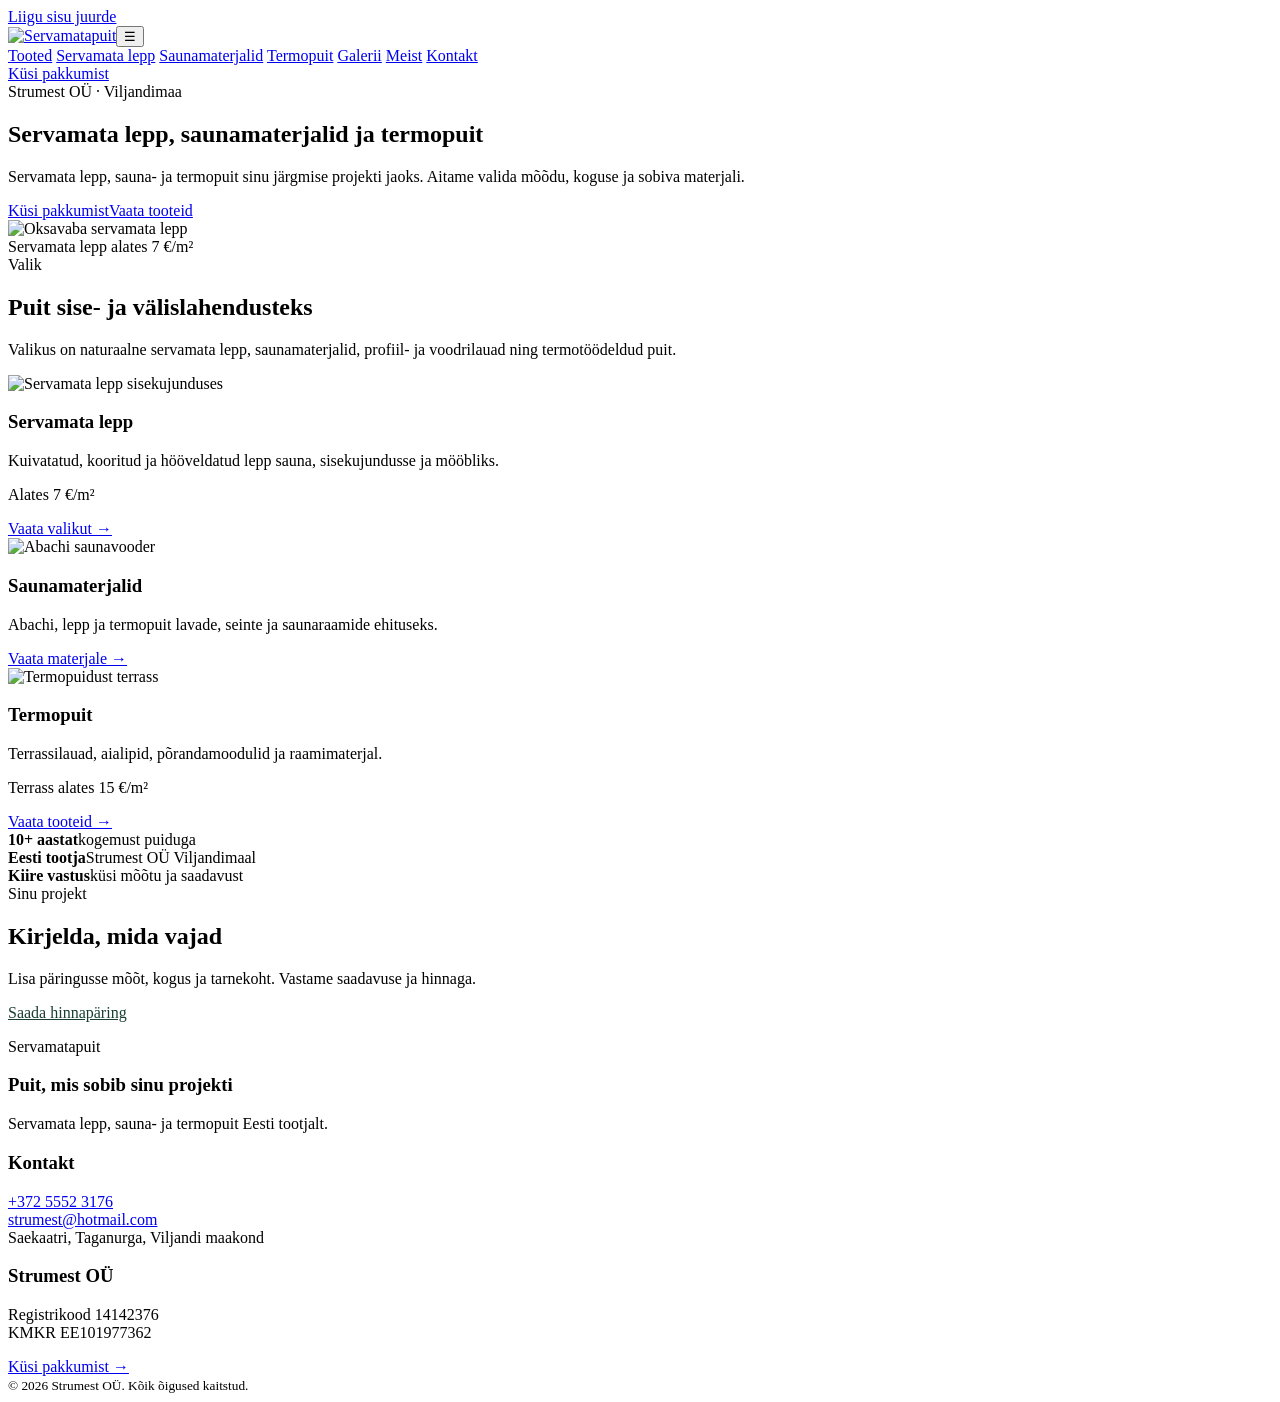
==== index.html @ 2cd168b4 "Add static site root files" ====
<!doctype html><html lang='et'><head><meta charset='utf-8'><meta name='viewport' content='width=device-width,initial-scale=1'><title>Servamata lepp, saunamaterjalid ja termopuit | Servamatapuit</title><meta name='description' content='Servamata lepp, sauna- ja termopuit sinu projektile. Eesti tootja Strumest OÜ Viljandimaal.'><link rel='canonical' href='https://servamatapuit.ee/'><meta property='og:title' content='Servamata lepp, saunamaterjalid ja termopuit | Servamatapuit'><meta property='og:description' content='Servamata lepp, sauna- ja termopuit sinu projektile. Eesti tootja Strumest OÜ Viljandimaal.'><meta property='og:type' content='website'><meta property='og:url' content='https://servamatapuit.ee/'><meta property='og:image' content='https://servamatapuit.ee/assets/oksavaba-servamata-lepp.jpg'><link rel='icon' href='/assets/servamatapuit-logo-tight.png'><link rel='stylesheet' href='/assets/style.css'></head><body><header class='site-header'><a class='skip' href='#sisu'>Liigu sisu juurde</a><div class='wrap nav'><a class='brand' href='/' aria-label='Servamatapuit avaleht'><img src='/assets/servamatapuit-logo-tight.png' alt='Servamatapuit'></a><button class='mobile-toggle' aria-label='Ava menüü' aria-expanded='false'>☰</button><nav class='menu' aria-label='Peamenüü'><a href='/tooted/'>Tooted</a>
<a href='/servamata-lepp/'>Servamata lepp</a>
<a href='/saunamaterjalid/'>Saunamaterjalid</a>
<a href='/termopuit/'>Termopuit</a>
<a href='/galerii/'>Galerii</a>
<a href='/meist/'>Meist</a>
<a href='/kontakt/'>Kontakt</a></nav><a class='nav-cta' href='/hinnaparing/'>Küsi pakkumist</a></div></header><main id='sisu'><section class='hero'><div class='wrap hero-grid'><div><span class='eyebrow'>Strumest OÜ · Viljandimaa</span><h1>Servamata lepp, saunamaterjalid ja termopuit</h1><p class='lead'>Servamata lepp, sauna- ja termopuit sinu järgmise projekti jaoks. Aitame valida mõõdu, koguse ja sobiva materjali.</p><div class='actions'><a class='btn' href='/hinnaparing/'>Küsi pakkumist</a><a class='btn alt' href='/tooted/'>Vaata tooteid</a></div></div><div class='hero-media'><img src='/assets/oksavaba-servamata-lepp.jpg' alt='Oksavaba servamata lepp'><div class='price-tag'>Servamata lepp alates 7 €/m²</div></div></div></section>
<section class='section'><div class='wrap'><div class='section-head'><div><span class='eyebrow'>Valik</span><h2>Puit sise- ja välislahendusteks</h2></div><p>Valikus on naturaalne servamata lepp, saunamaterjalid, profiil- ja voodrilauad ning termotöödeldud puit.</p></div><div class='grid'><article class='card'><img src='/assets/servamata-lepp-sisekujunduses.jpg' alt='Servamata lepp sisekujunduses'><div class='card-body'><h3>Servamata lepp</h3><p>Kuivatatud, kooritud ja hööveldatud lepp sauna, sisekujundusse ja mööbliks.</p><p class='price'>Alates 7 €/m²</p><a class='card-link' href='/servamata-lepp/'>Vaata valikut →</a></div></article><article class='card'><img src='/assets/abachi-saunavooder.png' alt='Abachi saunavooder'><div class='card-body'><h3>Saunamaterjalid</h3><p>Abachi, lepp ja termopuit lavade, seinte ja saunaraamide ehituseks.</p><a class='card-link' href='/saunamaterjalid/'>Vaata materjale →</a></div></article><article class='card'><img src='/assets/termoaed-terrass.webp' alt='Termopuidust terrass'><div class='card-body'><h3>Termopuit</h3><p>Terrassilauad, aialipid, põrandamoodulid ja raamimaterjal.</p><p class='price'>Terrass alates 15 €/m²</p><a class='card-link' href='/termopuit/'>Vaata tooteid →</a></div></article></div></div></section>
<section class='section soft'><div class='wrap mini-grid'><div class='metric'><strong>10+ aastat</strong><span>kogemust puiduga</span></div><div class='metric'><strong>Eesti tootja</strong><span>Strumest OÜ Viljandimaal</span></div><div class='metric'><strong>Kiire vastus</strong><span>küsi mõõtu ja saadavust</span></div></div></section>
<section class='section green'><div class='wrap section-head'><div><span class='eyebrow'>Sinu projekt</span><h2>Kirjelda, mida vajad</h2><p>Lisa päringusse mõõt, kogus ja tarnekoht. Vastame saadavuse ja hinnaga.</p></div><a class='btn' style='background:#fff;color:#173f32' href='/hinnaparing/'>Saada hinnapäring</a></div></section></main><footer class='footer'><div class='wrap'><div class='footer-grid'><div><p class='kicker'>Servamatapuit</p><h3>Puit, mis sobib sinu projekti</h3><p>Servamata lepp, sauna- ja termopuit Eesti tootjalt.</p></div><div><h3>Kontakt</h3><p><a href='tel:+37255523176'>+372 5552 3176</a><br><a href='mailto:strumest@hotmail.com'>strumest@hotmail.com</a><br>Saekaatri, Taganurga, Viljandi maakond</p></div><div><h3>Strumest OÜ</h3><p>Registrikood 14142376<br>KMKR EE101977362</p><a href='/hinnaparing/'>Küsi pakkumist →</a></div></div><small>© 2026 Strumest OÜ. Kõik õigused kaitstud.</small></div></footer><script src='/assets/site.js' defer></script></body></html>
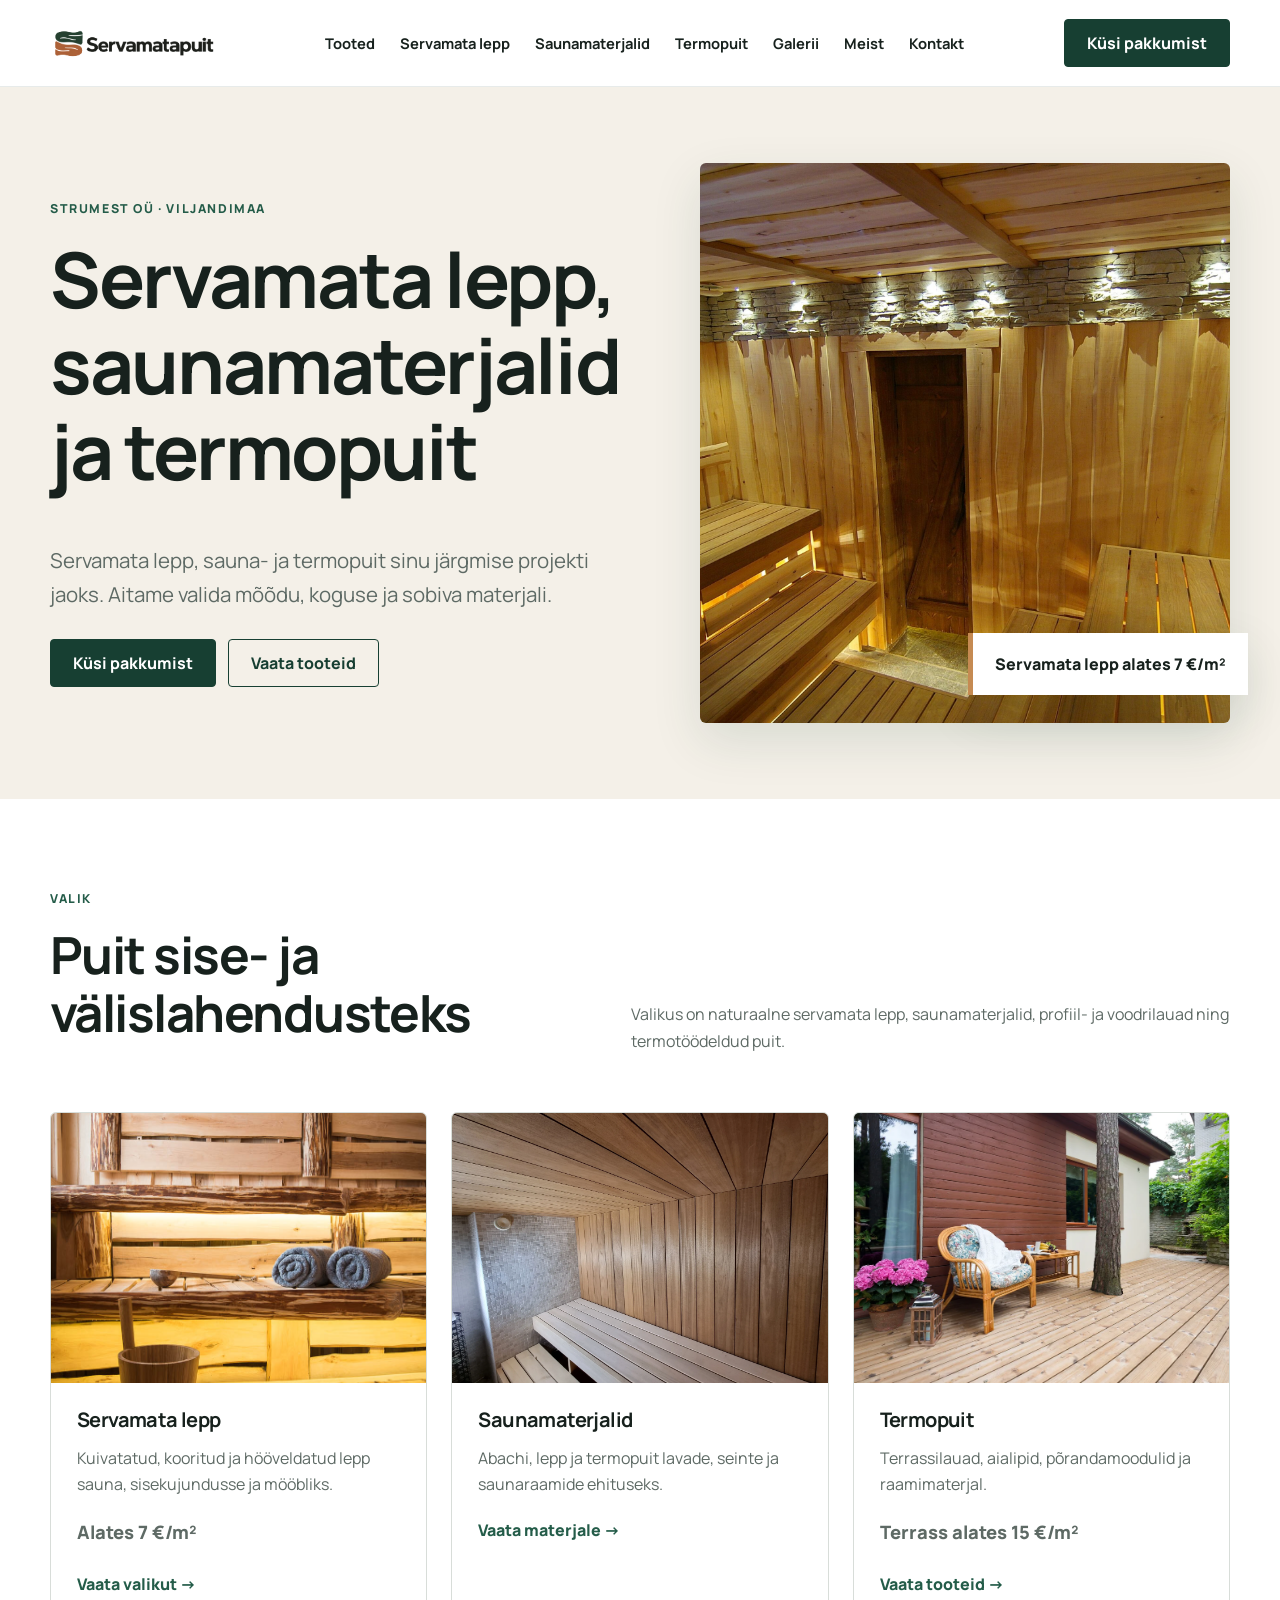
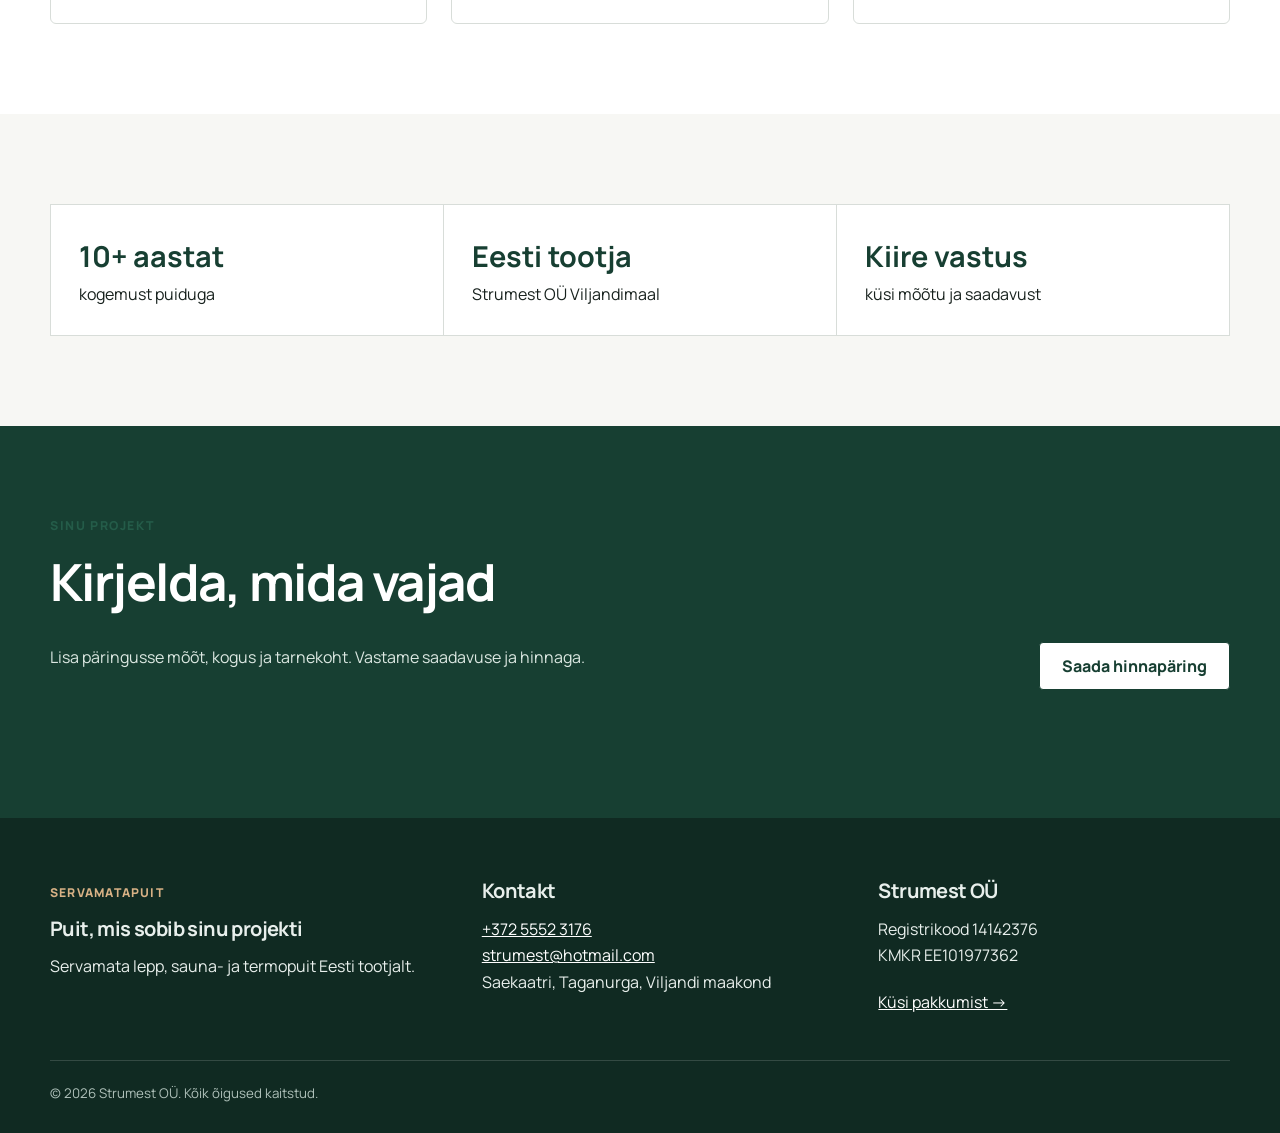
==== commit e70816c2: "Fix optimized homepage image" ====
--- a/index.html
+++ b/index.html
@@ -5,6 +5,6 @@
 <a href='/galerii/'>Galerii</a>
 <a href='/meist/'>Meist</a>
 <a href='/kontakt/'>Kontakt</a></nav><a class='nav-cta' href='/hinnaparing/'>Küsi pakkumist</a></div></header><main id='sisu'><section class='hero'><div class='wrap hero-grid'><div><span class='eyebrow'>Strumest OÜ · Viljandimaa</span><h1>Servamata lepp, saunamaterjalid ja termopuit</h1><p class='lead'>Servamata lepp, sauna- ja termopuit sinu järgmise projekti jaoks. Aitame valida mõõdu, koguse ja sobiva materjali.</p><div class='actions'><a class='btn' href='/hinnaparing/'>Küsi pakkumist</a><a class='btn alt' href='/tooted/'>Vaata tooteid</a></div></div><div class='hero-media'><img src='/assets/oksavaba-servamata-lepp.jpg' alt='Oksavaba servamata lepp'><div class='price-tag'>Servamata lepp alates 7 €/m²</div></div></div></section>
-<section class='section'><div class='wrap'><div class='section-head'><div><span class='eyebrow'>Valik</span><h2>Puit sise- ja välislahendusteks</h2></div><p>Valikus on naturaalne servamata lepp, saunamaterjalid, profiil- ja voodrilauad ning termotöödeldud puit.</p></div><div class='grid'><article class='card'><img src='/assets/servamata-lepp-sisekujunduses.jpg' alt='Servamata lepp sisekujunduses'><div class='card-body'><h3>Servamata lepp</h3><p>Kuivatatud, kooritud ja hööveldatud lepp sauna, sisekujundusse ja mööbliks.</p><p class='price'>Alates 7 €/m²</p><a class='card-link' href='/servamata-lepp/'>Vaata valikut →</a></div></article><article class='card'><img src='/assets/abachi-saunavooder.png' alt='Abachi saunavooder'><div class='card-body'><h3>Saunamaterjalid</h3><p>Abachi, lepp ja termopuit lavade, seinte ja saunaraamide ehituseks.</p><a class='card-link' href='/saunamaterjalid/'>Vaata materjale →</a></div></article><article class='card'><img src='/assets/termoaed-terrass.webp' alt='Termopuidust terrass'><div class='card-body'><h3>Termopuit</h3><p>Terrassilauad, aialipid, põrandamoodulid ja raamimaterjal.</p><p class='price'>Terrass alates 15 €/m²</p><a class='card-link' href='/termopuit/'>Vaata tooteid →</a></div></article></div></div></section>
+<section class='section'><div class='wrap'><div class='section-head'><div><span class='eyebrow'>Valik</span><h2>Puit sise- ja välislahendusteks</h2></div><p>Valikus on naturaalne servamata lepp, saunamaterjalid, profiil- ja voodrilauad ning termotöödeldud puit.</p></div><div class='grid'><article class='card'><img src='/assets/servamata-lepp-sisekujunduses.jpg' alt='Servamata lepp sisekujunduses'><div class='card-body'><h3>Servamata lepp</h3><p>Kuivatatud, kooritud ja hööveldatud lepp sauna, sisekujundusse ja mööbliks.</p><p class='price'>Alates 7 €/m²</p><a class='card-link' href='/servamata-lepp/'>Vaata valikut →</a></div></article><article class='card'><img src='/assets/abachi-saunavooder.webp' alt='Abachi saunavooder'><div class='card-body'><h3>Saunamaterjalid</h3><p>Abachi, lepp ja termopuit lavade, seinte ja saunaraamide ehituseks.</p><a class='card-link' href='/saunamaterjalid/'>Vaata materjale →</a></div></article><article class='card'><img src='/assets/termoaed-terrass.webp' alt='Termopuidust terrass'><div class='card-body'><h3>Termopuit</h3><p>Terrassilauad, aialipid, põrandamoodulid ja raamimaterjal.</p><p class='price'>Terrass alates 15 €/m²</p><a class='card-link' href='/termopuit/'>Vaata tooteid →</a></div></article></div></div></section>
 <section class='section soft'><div class='wrap mini-grid'><div class='metric'><strong>10+ aastat</strong><span>kogemust puiduga</span></div><div class='metric'><strong>Eesti tootja</strong><span>Strumest OÜ Viljandimaal</span></div><div class='metric'><strong>Kiire vastus</strong><span>küsi mõõtu ja saadavust</span></div></div></section>
 <section class='section green'><div class='wrap section-head'><div><span class='eyebrow'>Sinu projekt</span><h2>Kirjelda, mida vajad</h2><p>Lisa päringusse mõõt, kogus ja tarnekoht. Vastame saadavuse ja hinnaga.</p></div><a class='btn' style='background:#fff;color:#173f32' href='/hinnaparing/'>Saada hinnapäring</a></div></section></main><footer class='footer'><div class='wrap'><div class='footer-grid'><div><p class='kicker'>Servamatapuit</p><h3>Puit, mis sobib sinu projekti</h3><p>Servamata lepp, sauna- ja termopuit Eesti tootjalt.</p></div><div><h3>Kontakt</h3><p><a href='tel:+37255523176'>+372 5552 3176</a><br><a href='mailto:strumest@hotmail.com'>strumest@hotmail.com</a><br>Saekaatri, Taganurga, Viljandi maakond</p></div><div><h3>Strumest OÜ</h3><p>Registrikood 14142376<br>KMKR EE101977362</p><a href='/hinnaparing/'>Küsi pakkumist →</a></div></div><small>© 2026 Strumest OÜ. Kõik õigused kaitstud.</small></div></footer><script src='/assets/site.js' defer></script></body></html>
--- a/assets/style.css
+++ b/assets/style.css
@@ -0,0 +1,7 @@
+@font-face{font-family:Manrope;src:url('/assets/Manrope-VariableFont_wght.woff2') format('woff2');font-weight:200 800;font-display:swap}
+:root{--green:#173f32;--green2:#245c49;--wood:#c58a52;--cream:#f4f0e8;--ink:#17211d;--muted:#5e6a65;--line:#d8ddd9;--white:#fff;--shadow:0 18px 50px rgba(23,63,50,.12)}
+*{box-sizing:border-box}html{scroll-behavior:smooth}body{margin:0;color:var(--ink);background:#fff;font-family:Manrope,Arial,sans-serif;line-height:1.65}img{display:block;max-width:100%;height:auto}a{color:inherit}h1,h2,h3{line-height:1.12;margin:0 0 .65em;letter-spacing:-.03em}h1{font-size:clamp(2.45rem,6vw,5.8rem);max-width:14ch}h2{font-size:clamp(2rem,4vw,3.5rem)}h3{font-size:1.25rem}p{margin:.2em 0 1.25em}.wrap{width:min(1180px,calc(100% - 40px));margin:auto}.site-header{position:sticky;top:0;z-index:20;background:rgba(255,255,255,.95);backdrop-filter:blur(12px);border-bottom:1px solid rgba(23,63,50,.1)}.nav{height:86px;display:flex;align-items:center;justify-content:space-between;gap:28px}.brand img{width:174px}.menu{display:flex;align-items:center;gap:25px;font-size:.92rem;font-weight:700}.menu a{text-decoration:none}.menu a:hover,.menu a[aria-current=page]{color:var(--green2)}.nav-cta,.btn{display:inline-flex;align-items:center;justify-content:center;min-height:48px;padding:0 22px;border-radius:4px;background:var(--green);color:#fff;text-decoration:none;font-weight:750;border:1px solid var(--green);cursor:pointer}.btn:hover,.nav-cta:hover{background:var(--green2)}.btn.alt{background:transparent;color:var(--green)}.mobile-toggle{display:none;border:0;background:transparent;font-size:1.75rem;color:var(--green)}
+.hero{background:var(--cream);padding:76px 0}.hero-grid{display:grid;grid-template-columns:1.05fr .95fr;align-items:center;gap:64px}.eyebrow{display:block;margin-bottom:17px;color:var(--green2);font-size:.77rem;font-weight:800;text-transform:uppercase;letter-spacing:.13em}.lead{font-size:clamp(1.05rem,2vw,1.28rem);color:var(--muted);max-width:640px}.actions{display:flex;flex-wrap:wrap;gap:12px;margin-top:27px}.hero-media{position:relative}.hero-media img{width:100%;height:560px;object-fit:cover;border-radius:6px;box-shadow:var(--shadow)}.price-tag{position:absolute;right:-18px;bottom:28px;background:#fff;padding:18px 22px;border-left:5px solid var(--wood);box-shadow:var(--shadow);font-weight:800}
+.section{padding:90px 0}.section.soft{background:#f7f7f4}.section.green{background:var(--green);color:#fff}.section-head{display:flex;justify-content:space-between;align-items:end;gap:28px;margin-bottom:38px}.section-head p{max-width:600px;color:var(--muted)}.green .section-head p{color:#dce8e2}.grid{display:grid;grid-template-columns:repeat(3,1fr);gap:24px}.grid.two{grid-template-columns:repeat(2,1fr)}.card{background:#fff;border:1px solid var(--line);border-radius:6px;overflow:hidden}.card img{width:100%;height:270px;object-fit:cover}.card-body{padding:26px}.card p{color:var(--muted)}.card-link{font-weight:800;color:var(--green2);text-decoration:none}.price{font-size:1.15rem;font-weight:800;color:var(--green);margin-top:16px}.content{display:grid;grid-template-columns:minmax(0,1.35fr) minmax(280px,.65fr);gap:70px}.prose{font-size:1.03rem}.prose h2{margin-top:1.35em}.prose ul{padding-left:1.2em}.sidebox{align-self:start;position:sticky;top:110px;background:var(--cream);padding:30px;border-radius:6px}.sidebox ul{padding-left:1.2em}.table-wrap{overflow:auto;margin:28px 0}table{width:100%;border-collapse:collapse;min-width:650px}th,td{text-align:left;padding:15px;border-bottom:1px solid var(--line)}th{background:var(--green);color:#fff;font-size:.85rem}tr:nth-child(even) td{background:#f7f7f4}.notice{padding:20px 24px;background:#fff4df;border-left:5px solid var(--wood);margin:28px 0}.gallery{columns:3;column-gap:20px}.gallery img{width:100%;margin:0 0 20px;border-radius:5px;break-inside:avoid}.contact-grid{display:grid;grid-template-columns:.8fr 1.2fr;gap:56px}.contact-list{list-style:none;padding:0;margin:28px 0}.contact-list li{margin:14px 0}.contact-list a{color:var(--green2);font-weight:750}.form{background:#fff;padding:34px;border:1px solid var(--line);box-shadow:var(--shadow)}.field{margin-bottom:18px}.field label{display:block;font-weight:800;margin-bottom:7px}.field input,.field textarea{width:100%;border:1px solid #bfc8c3;border-radius:4px;padding:13px 14px;font:inherit;background:#fff}.field textarea{min-height:150px;resize:vertical}.field input:focus,.field textarea:focus{outline:3px solid rgba(36,92,73,.18);border-color:var(--green2)}.status{margin:16px 0 0;padding:13px 15px;background:#eef6f2;display:none}.status.error{background:#fff0ed;color:#8b2f23}.trap{position:absolute;left:-9999px}.footer{background:#102a22;color:#e8efec;padding:62px 0 28px}.footer-grid{display:grid;grid-template-columns:1.1fr 1fr 1fr;gap:45px}.footer a{color:#fff}.footer small{display:block;margin-top:45px;padding-top:22px;border-top:1px solid rgba(255,255,255,.15);color:#afc1ba}.kicker{font-weight:800;color:#d7b185;text-transform:uppercase;letter-spacing:.1em;font-size:.76rem}.mini-grid{display:grid;grid-template-columns:repeat(3,1fr);gap:1px;background:var(--line);border:1px solid var(--line)}.metric{background:#fff;padding:28px}.metric strong{display:block;color:var(--green);font-size:1.8rem}.skip{position:absolute;left:-9999px}.skip:focus{left:15px;top:15px;z-index:50;background:#fff;padding:12px}
+@media(max-width:930px){.mobile-toggle{display:block}.menu{display:none;position:absolute;top:86px;left:0;right:0;background:#fff;padding:25px 20px;flex-direction:column;align-items:flex-start;border-bottom:1px solid var(--line)}.menu.open{display:flex}.nav-cta{display:none}.hero-grid,.content,.contact-grid{grid-template-columns:1fr}.hero-media img{height:430px}.sidebox{position:static}.grid{grid-template-columns:repeat(2,1fr)}.footer-grid{grid-template-columns:1fr 1fr}.gallery{columns:2}}
+@media(max-width:620px){.wrap{width:min(100% - 28px,1180px)}.nav{height:74px}.menu{top:74px}.brand img{width:150px}.hero{padding:48px 0}.hero-media img{height:330px}.price-tag{right:8px}.section{padding:64px 0}.section-head{display:block}.grid,.grid.two,.mini-grid,.footer-grid{grid-template-columns:1fr}.gallery{columns:1}.form{padding:22px}.card img{height:235px}}
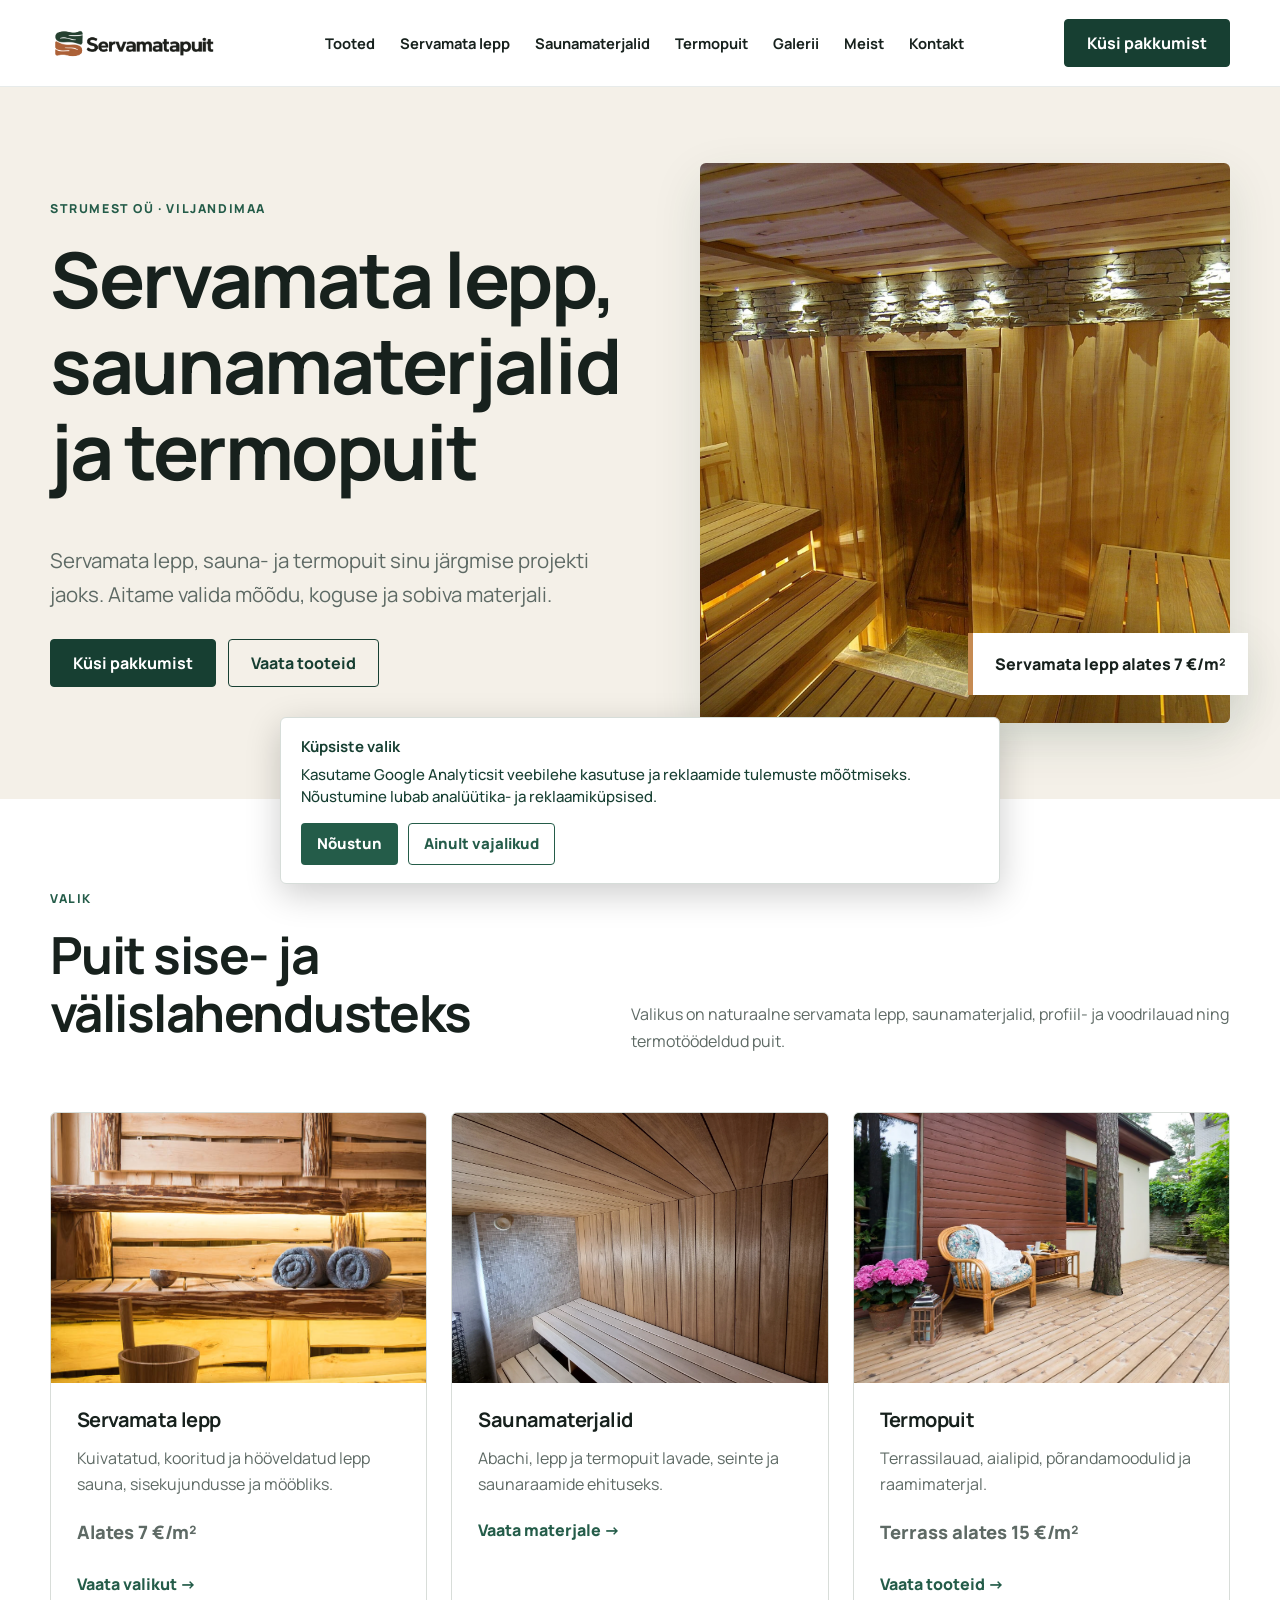
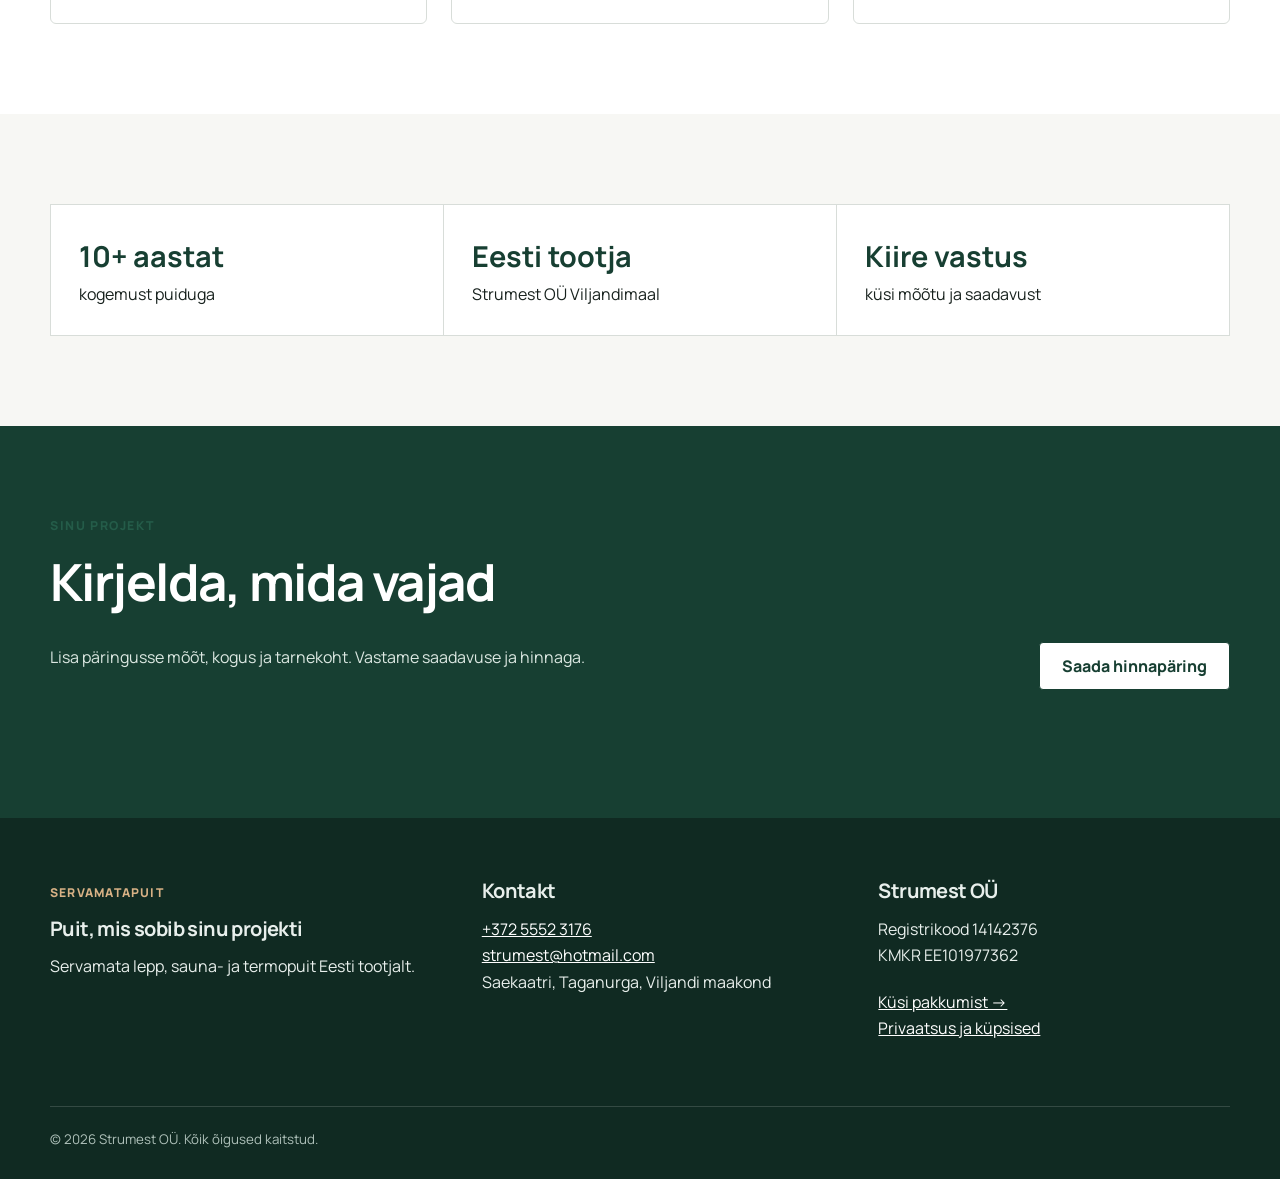
==== commit f6cae2c3: "Add SEO, privacy and hosting security setup Add Search Console verification, LocalBusiness structure" ====
--- a/index.html
+++ b/index.html
@@ -1,4 +1,4 @@
-<!doctype html><html lang='et'><head><meta charset='utf-8'><meta name='viewport' content='width=device-width,initial-scale=1'><title>Servamata lepp, saunamaterjalid ja termopuit | Servamatapuit</title><meta name='description' content='Servamata lepp, sauna- ja termopuit sinu projektile. Eesti tootja Strumest OÜ Viljandimaal.'><link rel='canonical' href='https://servamatapuit.ee/'><meta property='og:title' content='Servamata lepp, saunamaterjalid ja termopuit | Servamatapuit'><meta property='og:description' content='Servamata lepp, sauna- ja termopuit sinu projektile. Eesti tootja Strumest OÜ Viljandimaal.'><meta property='og:type' content='website'><meta property='og:url' content='https://servamatapuit.ee/'><meta property='og:image' content='https://servamatapuit.ee/assets/oksavaba-servamata-lepp.jpg'><link rel='icon' href='/assets/servamatapuit-logo-tight.png'><link rel='stylesheet' href='/assets/style.css'></head><body><header class='site-header'><a class='skip' href='#sisu'>Liigu sisu juurde</a><div class='wrap nav'><a class='brand' href='/' aria-label='Servamatapuit avaleht'><img src='/assets/servamatapuit-logo-tight.png' alt='Servamatapuit'></a><button class='mobile-toggle' aria-label='Ava menüü' aria-expanded='false'>☰</button><nav class='menu' aria-label='Peamenüü'><a href='/tooted/'>Tooted</a>
+<!doctype html><html lang='et'><head><meta charset='utf-8'><meta name='viewport' content='width=device-width,initial-scale=1'><meta name='google-site-verification' content='ieFCUeWB4pUqxDX980S_COd47kW6NTU7FPkbfUWJFUU'><meta name='referrer' content='strict-origin-when-cross-origin'><title>Servamata lepp, saunamaterjalid ja termopuit | Servamatapuit</title><meta name='description' content='Servamata lepp, sauna- ja termopuit sinu projektile. Eesti tootja Strumest OÜ Viljandimaal.'><link rel='canonical' href='https://servamatapuit.ee/'><meta property='og:title' content='Servamata lepp, saunamaterjalid ja termopuit | Servamatapuit'><meta property='og:description' content='Servamata lepp, sauna- ja termopuit sinu projektile. Eesti tootja Strumest OÜ Viljandimaal.'><meta property='og:type' content='website'><meta property='og:url' content='https://servamatapuit.ee/'><meta property='og:image' content='https://servamatapuit.ee/assets/oksavaba-servamata-lepp.jpg'><script type='application/ld+json'>{"@context":"https://schema.org","@graph":[{"@type":"WebSite","@id":"https://servamatapuit.ee/#website","url":"https://servamatapuit.ee/","name":"Servamatapuit","inLanguage":"et"},{"@type":"LocalBusiness","@id":"https://servamatapuit.ee/#business","name":"Strumest OÜ – Servamatapuit","url":"https://servamatapuit.ee/","logo":"https://servamatapuit.ee/assets/servamatapuit-logo-tight.png","image":"https://servamatapuit.ee/assets/oksavaba-servamata-lepp.jpg","telephone":"+37255523176","email":"strumest@hotmail.com","priceRange":"€€","address":{"@type":"PostalAddress","streetAddress":"Saekaatri","addressLocality":"Taganurga","addressRegion":"Viljandi maakond","addressCountry":"EE"}}]}</script><link rel='icon' href='/assets/servamatapuit-logo-tight.png'><link rel='stylesheet' href='/assets/style.css'></head><body><header class='site-header'><a class='skip' href='#sisu'>Liigu sisu juurde</a><div class='wrap nav'><a class='brand' href='/' aria-label='Servamatapuit avaleht'><img src='/assets/servamatapuit-logo-tight.png' alt='Servamatapuit'></a><button class='mobile-toggle' aria-label='Ava menüü' aria-expanded='false'>☰</button><nav class='menu' aria-label='Peamenüü'><a href='/tooted/'>Tooted</a>
 <a href='/servamata-lepp/'>Servamata lepp</a>
 <a href='/saunamaterjalid/'>Saunamaterjalid</a>
 <a href='/termopuit/'>Termopuit</a>
@@ -7,4 +7,4 @@
 <a href='/kontakt/'>Kontakt</a></nav><a class='nav-cta' href='/hinnaparing/'>Küsi pakkumist</a></div></header><main id='sisu'><section class='hero'><div class='wrap hero-grid'><div><span class='eyebrow'>Strumest OÜ · Viljandimaa</span><h1>Servamata lepp, saunamaterjalid ja termopuit</h1><p class='lead'>Servamata lepp, sauna- ja termopuit sinu järgmise projekti jaoks. Aitame valida mõõdu, koguse ja sobiva materjali.</p><div class='actions'><a class='btn' href='/hinnaparing/'>Küsi pakkumist</a><a class='btn alt' href='/tooted/'>Vaata tooteid</a></div></div><div class='hero-media'><img src='/assets/oksavaba-servamata-lepp.jpg' alt='Oksavaba servamata lepp'><div class='price-tag'>Servamata lepp alates 7 €/m²</div></div></div></section>
 <section class='section'><div class='wrap'><div class='section-head'><div><span class='eyebrow'>Valik</span><h2>Puit sise- ja välislahendusteks</h2></div><p>Valikus on naturaalne servamata lepp, saunamaterjalid, profiil- ja voodrilauad ning termotöödeldud puit.</p></div><div class='grid'><article class='card'><img src='/assets/servamata-lepp-sisekujunduses.jpg' alt='Servamata lepp sisekujunduses'><div class='card-body'><h3>Servamata lepp</h3><p>Kuivatatud, kooritud ja hööveldatud lepp sauna, sisekujundusse ja mööbliks.</p><p class='price'>Alates 7 €/m²</p><a class='card-link' href='/servamata-lepp/'>Vaata valikut →</a></div></article><article class='card'><img src='/assets/abachi-saunavooder.webp' alt='Abachi saunavooder'><div class='card-body'><h3>Saunamaterjalid</h3><p>Abachi, lepp ja termopuit lavade, seinte ja saunaraamide ehituseks.</p><a class='card-link' href='/saunamaterjalid/'>Vaata materjale →</a></div></article><article class='card'><img src='/assets/termoaed-terrass.webp' alt='Termopuidust terrass'><div class='card-body'><h3>Termopuit</h3><p>Terrassilauad, aialipid, põrandamoodulid ja raamimaterjal.</p><p class='price'>Terrass alates 15 €/m²</p><a class='card-link' href='/termopuit/'>Vaata tooteid →</a></div></article></div></div></section>
 <section class='section soft'><div class='wrap mini-grid'><div class='metric'><strong>10+ aastat</strong><span>kogemust puiduga</span></div><div class='metric'><strong>Eesti tootja</strong><span>Strumest OÜ Viljandimaal</span></div><div class='metric'><strong>Kiire vastus</strong><span>küsi mõõtu ja saadavust</span></div></div></section>
-<section class='section green'><div class='wrap section-head'><div><span class='eyebrow'>Sinu projekt</span><h2>Kirjelda, mida vajad</h2><p>Lisa päringusse mõõt, kogus ja tarnekoht. Vastame saadavuse ja hinnaga.</p></div><a class='btn' style='background:#fff;color:#173f32' href='/hinnaparing/'>Saada hinnapäring</a></div></section></main><footer class='footer'><div class='wrap'><div class='footer-grid'><div><p class='kicker'>Servamatapuit</p><h3>Puit, mis sobib sinu projekti</h3><p>Servamata lepp, sauna- ja termopuit Eesti tootjalt.</p></div><div><h3>Kontakt</h3><p><a href='tel:+37255523176'>+372 5552 3176</a><br><a href='mailto:strumest@hotmail.com'>strumest@hotmail.com</a><br>Saekaatri, Taganurga, Viljandi maakond</p></div><div><h3>Strumest OÜ</h3><p>Registrikood 14142376<br>KMKR EE101977362</p><a href='/hinnaparing/'>Küsi pakkumist →</a></div></div><small>© 2026 Strumest OÜ. Kõik õigused kaitstud.</small></div></footer><script src='/assets/site.js' defer></script></body></html>
+<section class='section green'><div class='wrap section-head'><div><span class='eyebrow'>Sinu projekt</span><h2>Kirjelda, mida vajad</h2><p>Lisa päringusse mõõt, kogus ja tarnekoht. Vastame saadavuse ja hinnaga.</p></div><a class='btn' style='background:#fff;color:#173f32' href='/hinnaparing/'>Saada hinnapäring</a></div></section></main><footer class='footer'><div class='wrap'><div class='footer-grid'><div><p class='kicker'>Servamatapuit</p><h3>Puit, mis sobib sinu projekti</h3><p>Servamata lepp, sauna- ja termopuit Eesti tootjalt.</p></div><div><h3>Kontakt</h3><p><a href='tel:+37255523176'>+372 5552 3176</a><br><a href='mailto:strumest@hotmail.com'>strumest@hotmail.com</a><br>Saekaatri, Taganurga, Viljandi maakond</p></div><div><h3>Strumest OÜ</h3><p>Registrikood 14142376<br>KMKR EE101977362</p><p><a href='/hinnaparing/'>Küsi pakkumist →</a><br><a href='/privaatsus/'>Privaatsus ja küpsised</a></p></div></div><small>© 2026 Strumest OÜ. Kõik õigused kaitstud.</small></div></footer><script src='/assets/site.js' defer></script></body></html>
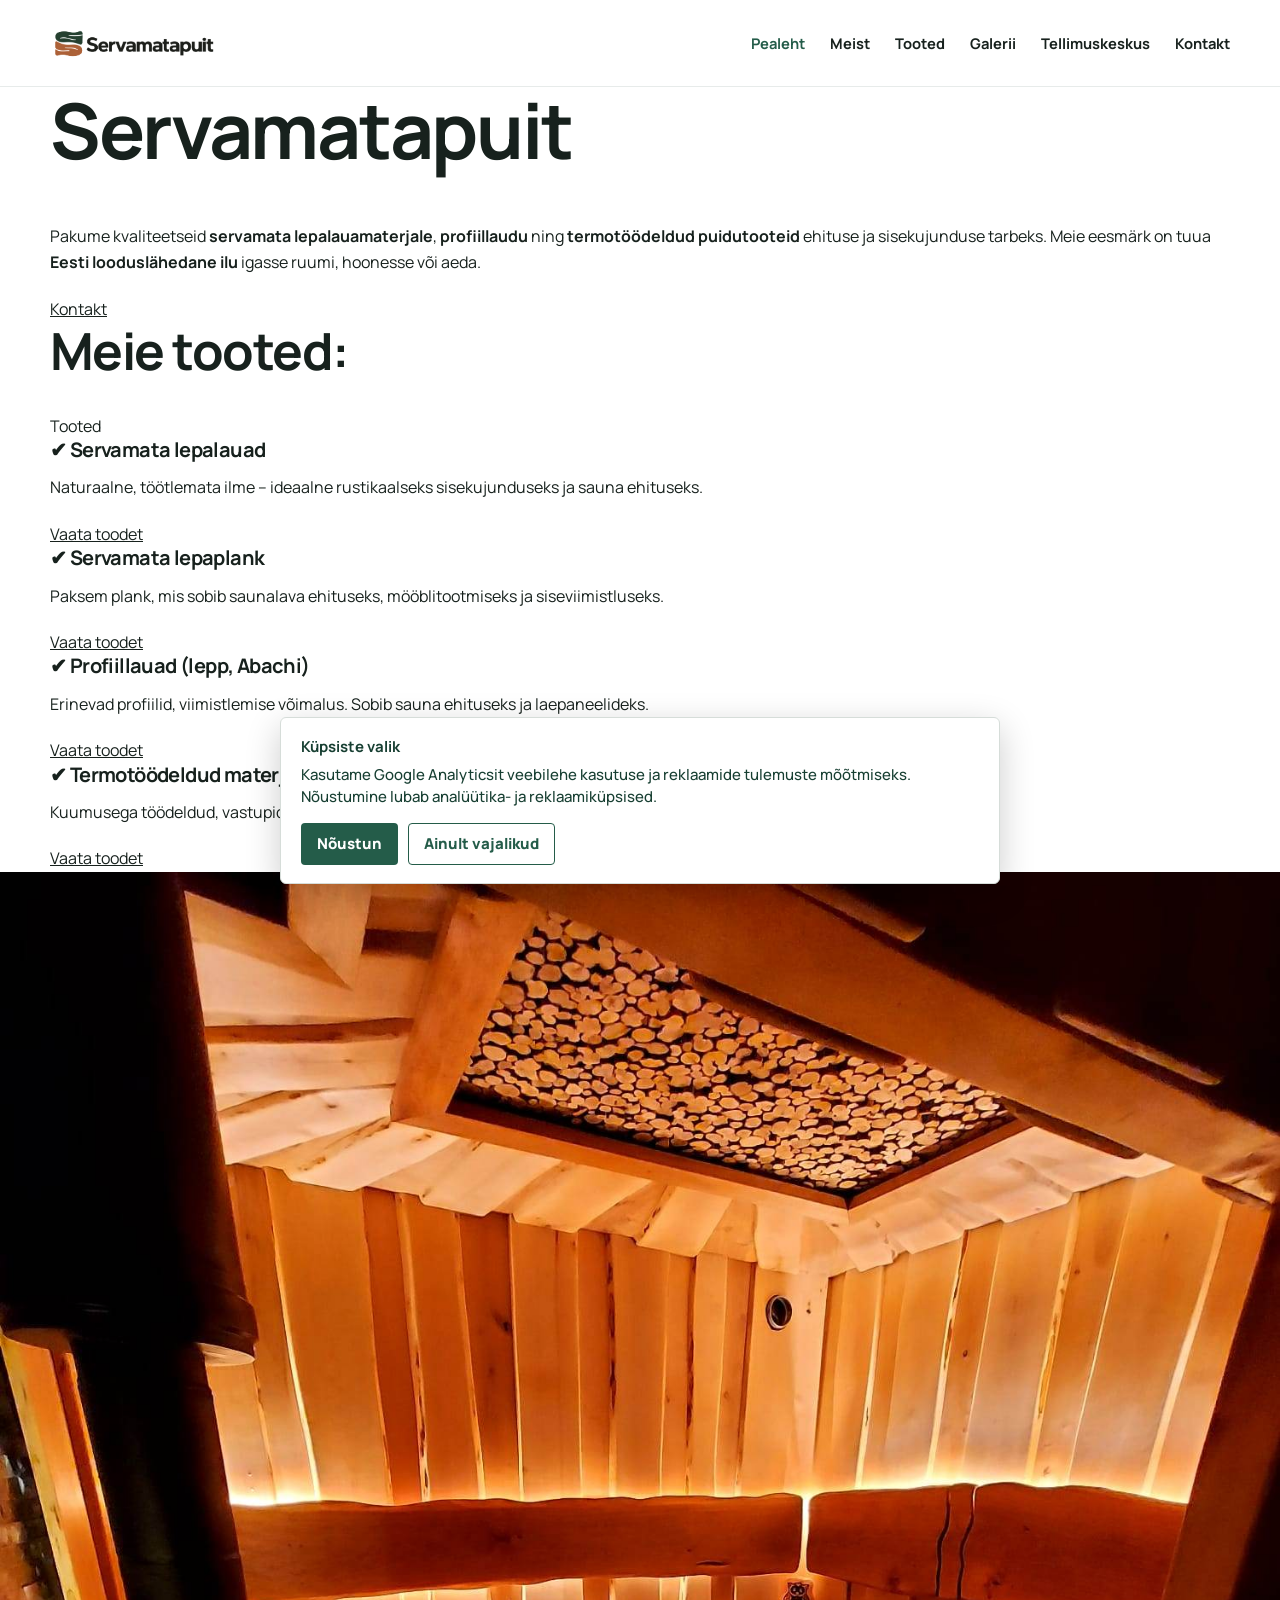
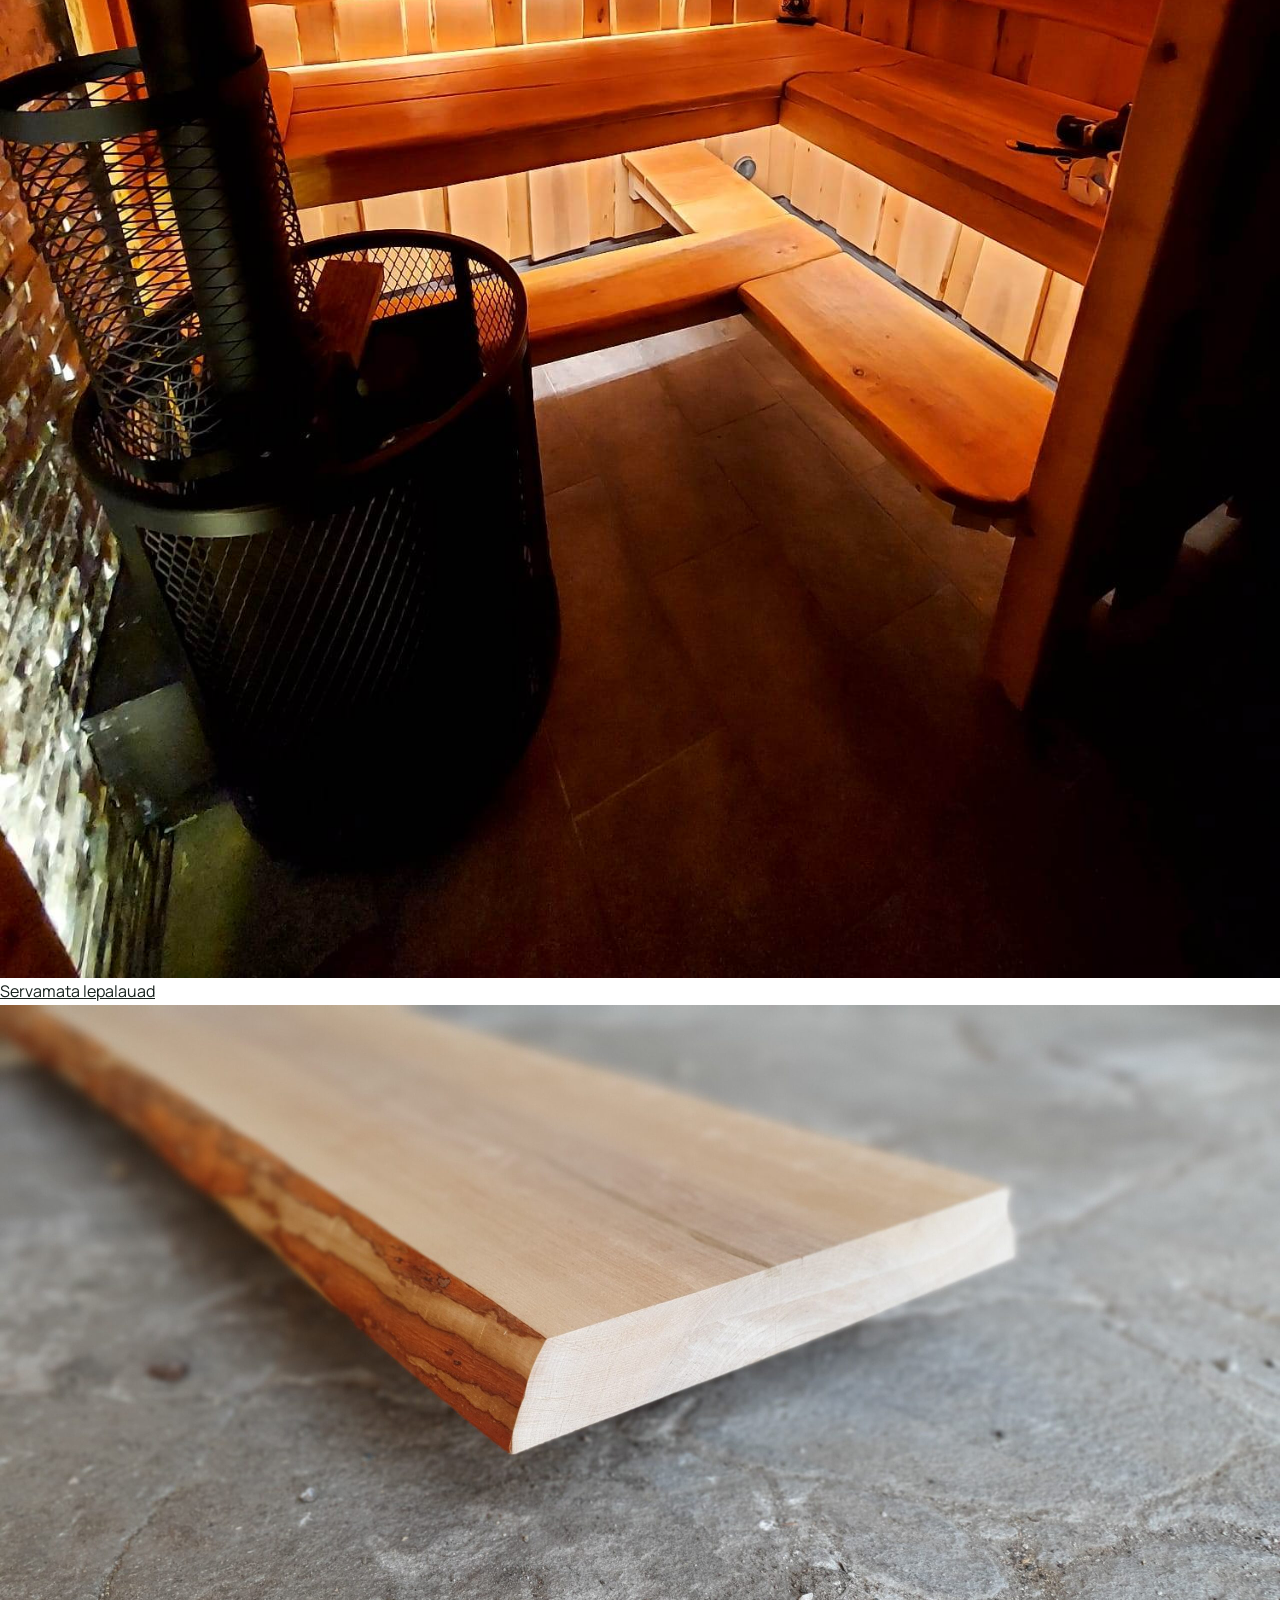
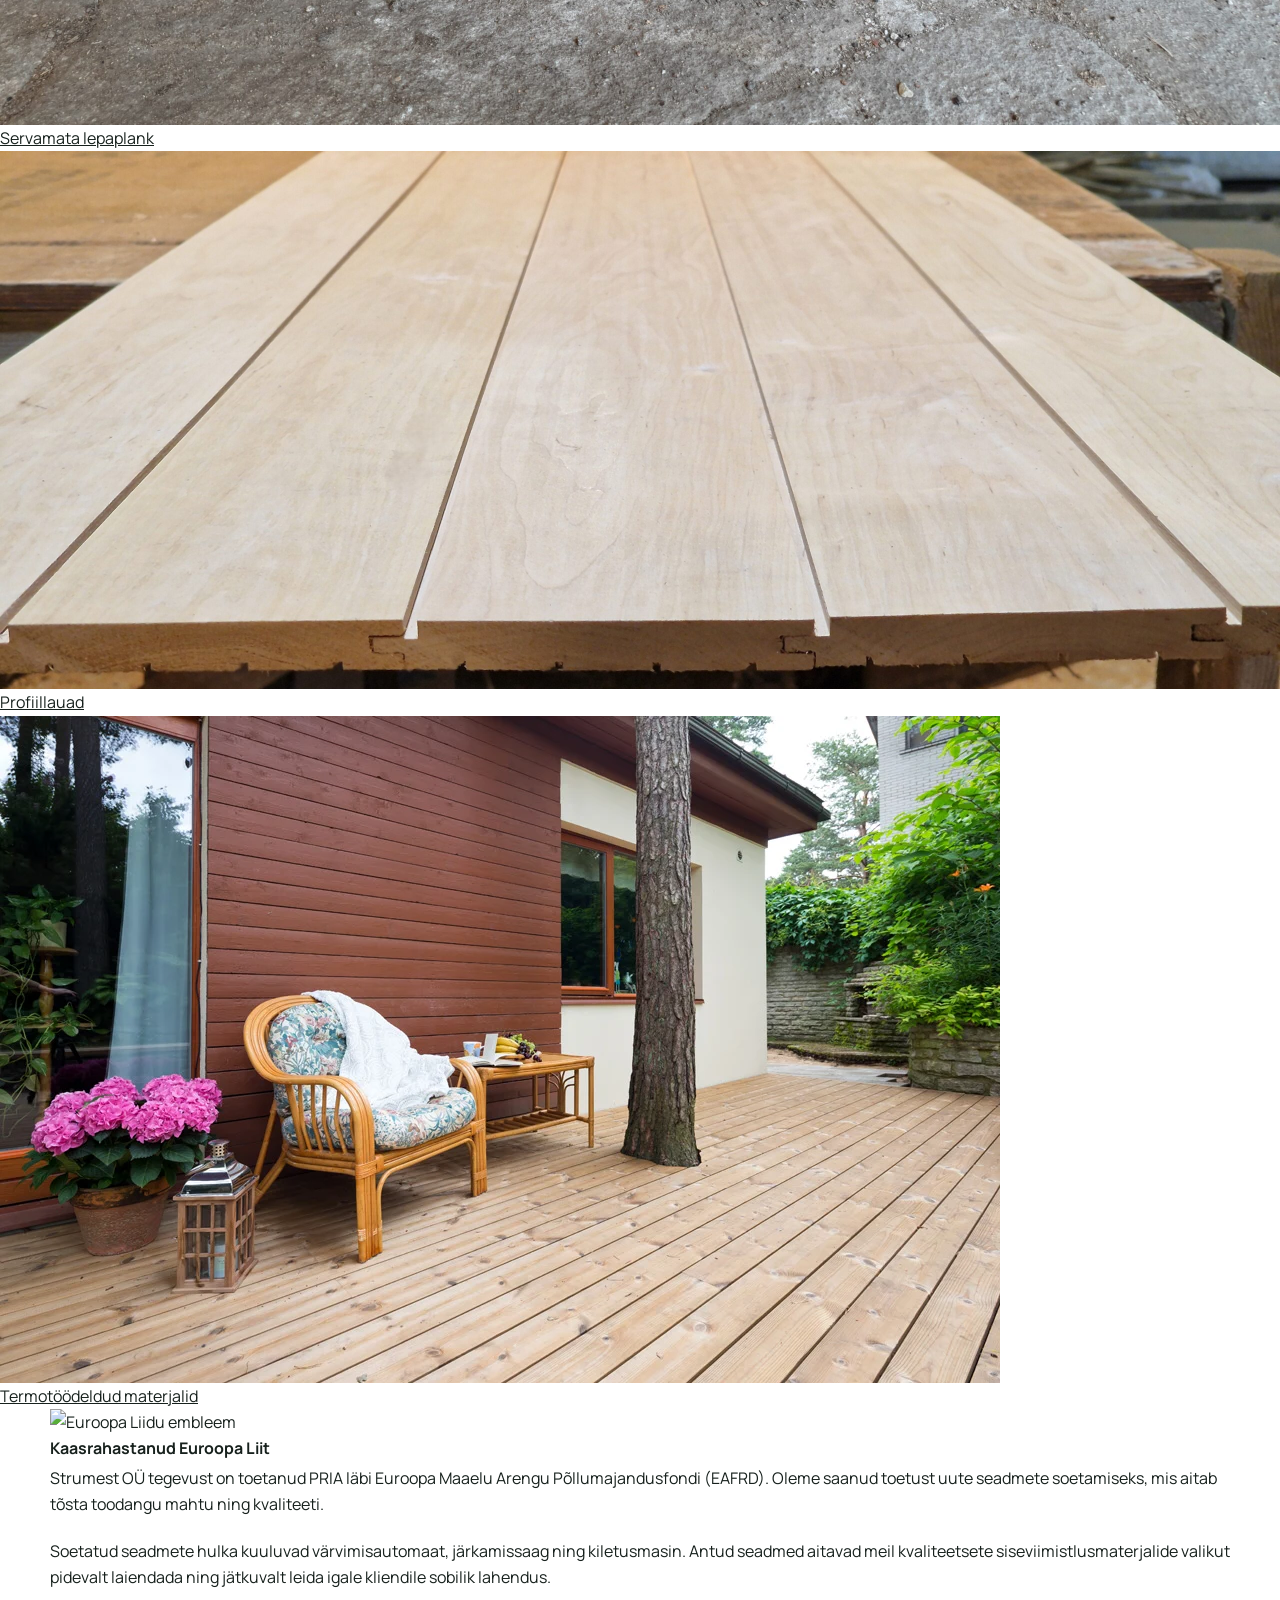
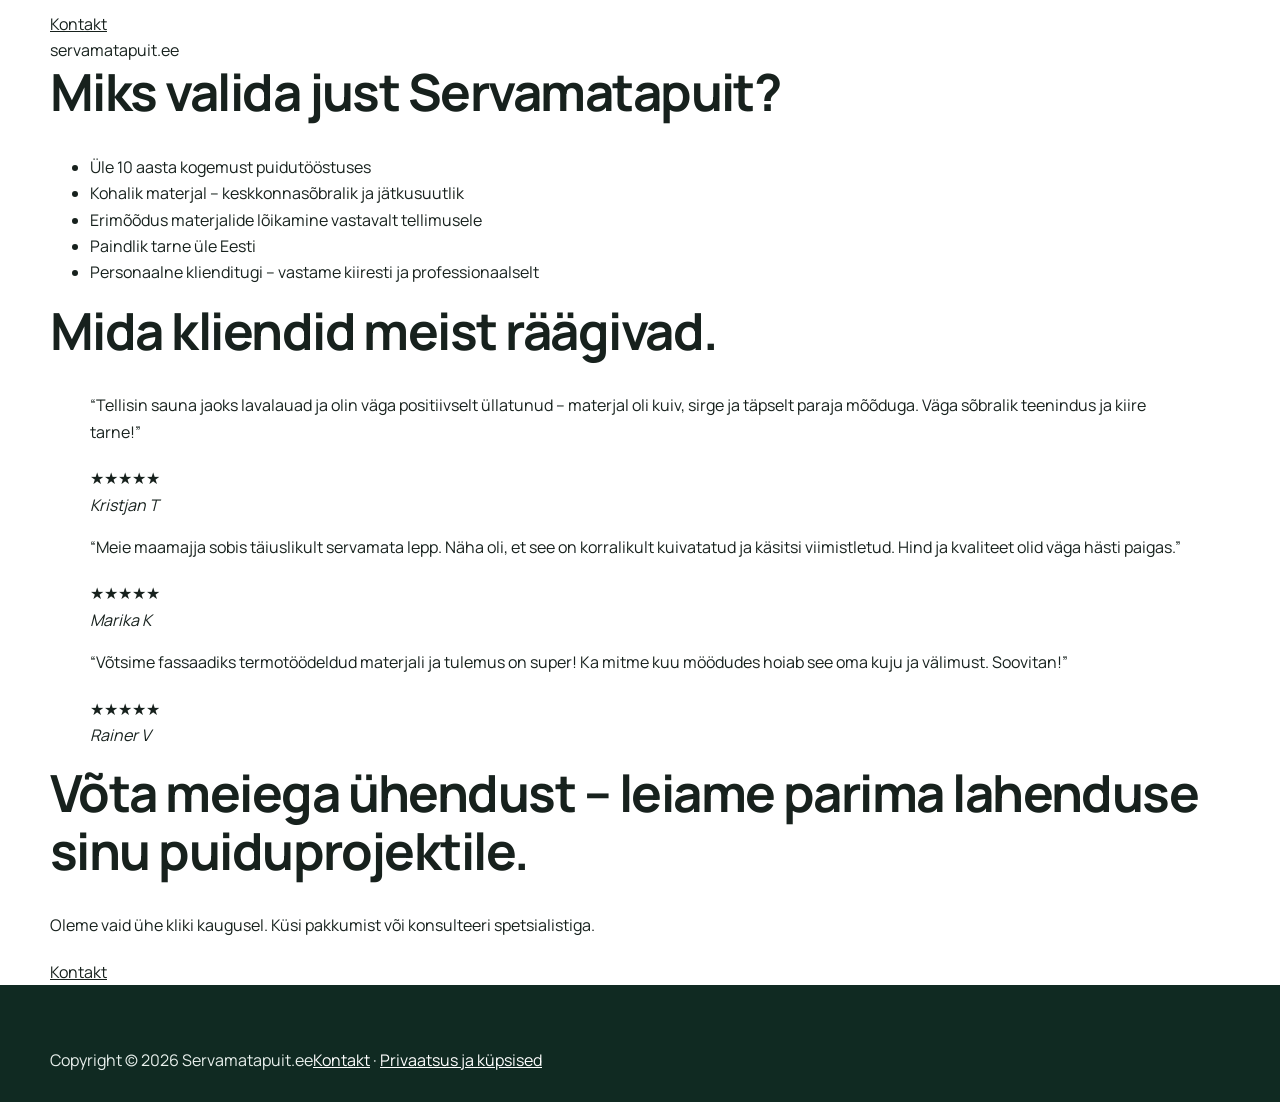
==== commit 9b87553f: "Restore original homepage design" ====
--- a/index.html
+++ b/index.html
@@ -1,10 +1,18 @@
-<!doctype html><html lang='et'><head><meta charset='utf-8'><meta name='viewport' content='width=device-width,initial-scale=1'><meta name='google-site-verification' content='ieFCUeWB4pUqxDX980S_COd47kW6NTU7FPkbfUWJFUU'><meta name='referrer' content='strict-origin-when-cross-origin'><title>Servamata lepp, saunamaterjalid ja termopuit | Servamatapuit</title><meta name='description' content='Servamata lepp, sauna- ja termopuit sinu projektile. Eesti tootja Strumest OÜ Viljandimaal.'><link rel='canonical' href='https://servamatapuit.ee/'><meta property='og:title' content='Servamata lepp, saunamaterjalid ja termopuit | Servamatapuit'><meta property='og:description' content='Servamata lepp, sauna- ja termopuit sinu projektile. Eesti tootja Strumest OÜ Viljandimaal.'><meta property='og:type' content='website'><meta property='og:url' content='https://servamatapuit.ee/'><meta property='og:image' content='https://servamatapuit.ee/assets/oksavaba-servamata-lepp.jpg'><script type='application/ld+json'>{"@context":"https://schema.org","@graph":[{"@type":"WebSite","@id":"https://servamatapuit.ee/#website","url":"https://servamatapuit.ee/","name":"Servamatapuit","inLanguage":"et"},{"@type":"LocalBusiness","@id":"https://servamatapuit.ee/#business","name":"Strumest OÜ – Servamatapuit","url":"https://servamatapuit.ee/","logo":"https://servamatapuit.ee/assets/servamatapuit-logo-tight.png","image":"https://servamatapuit.ee/assets/oksavaba-servamata-lepp.jpg","telephone":"+37255523176","email":"strumest@hotmail.com","priceRange":"€€","address":{"@type":"PostalAddress","streetAddress":"Saekaatri","addressLocality":"Taganurga","addressRegion":"Viljandi maakond","addressCountry":"EE"}}]}</script><link rel='icon' href='/assets/servamatapuit-logo-tight.png'><link rel='stylesheet' href='/assets/style.css'></head><body><header class='site-header'><a class='skip' href='#sisu'>Liigu sisu juurde</a><div class='wrap nav'><a class='brand' href='/' aria-label='Servamatapuit avaleht'><img src='/assets/servamatapuit-logo-tight.png' alt='Servamatapuit'></a><button class='mobile-toggle' aria-label='Ava menüü' aria-expanded='false'>☰</button><nav class='menu' aria-label='Peamenüü'><a href='/tooted/'>Tooted</a>
-<a href='/servamata-lepp/'>Servamata lepp</a>
-<a href='/saunamaterjalid/'>Saunamaterjalid</a>
-<a href='/termopuit/'>Termopuit</a>
+<!doctype html><html lang='et'><head><meta charset='utf-8'><meta name='viewport' content='width=device-width,initial-scale=1'><meta name='google-site-verification' content='ieFCUeWB4pUqxDX980S_COd47kW6NTU7FPkbfUWJFUU'><meta name='referrer' content='strict-origin-when-cross-origin'><title>Servamata lepp, saunamaterjalid ja termopuit | Servamatapuit</title><meta name='description' content='Servamata lepp, sauna- ja termopuit sinu projektile. Eesti tootja Strumest OÜ Viljandimaal.'><link rel='canonical' href='https://servamatapuit.ee/'><meta property='og:title' content='Servamata lepp, saunamaterjalid ja termopuit | Servamatapuit'><meta property='og:description' content='Servamata lepp, sauna- ja termopuit sinu projektile. Eesti tootja Strumest OÜ Viljandimaal.'><meta property='og:type' content='website'><meta property='og:url' content='https://servamatapuit.ee/'><meta property='og:image' content='https://servamatapuit.ee/assets/oksavaba-servamata-lepp.jpg'><script type='application/ld+json'>{"@context":"https://schema.org","@graph":[{"@type":"WebSite","@id":"https://servamatapuit.ee/#website","url":"https://servamatapuit.ee/","name":"Servamatapuit","inLanguage":"et"},{"@type":"LocalBusiness","@id":"https://servamatapuit.ee/#business","name":"Strumest OÜ – Servamatapuit","url":"https://servamatapuit.ee/","logo":"https://servamatapuit.ee/assets/servamatapuit-logo-tight.png","image":"https://servamatapuit.ee/assets/oksavaba-servamata-lepp.jpg","telephone":"+37255523176","email":"strumest@hotmail.com","priceRange":"€€","address":{"@type":"PostalAddress","streetAddress":"Saekaatri","addressLocality":"Taganurga","addressRegion":"Viljandi maakond","addressCountry":"EE"}}]}</script><link rel='icon' href='/assets/servamatapuit-logo-tight.png'><link rel='stylesheet' href='/assets/style.css'></head><body><header class='site-header'><a class='skip' href='#sisu'>Liigu sisu juurde</a><div class='wrap nav'><a class='brand' href='/' aria-label='Servamatapuit avaleht'><img src='/assets/servamatapuit-logo-tight.png' alt='Servamatapuit'></a><button class='mobile-toggle' aria-label='Ava menüü' aria-expanded='false'>☰</button><nav class='menu' aria-label='Peamenüü'><a href='/' aria-current="page">Pealeht</a>
+<a href='/meist/'>Meist</a>
+<a href='/tooted/'>Tooted</a>
 <a href='/galerii/'>Galerii</a>
-<a href='/meist/'>Meist</a>
-<a href='/kontakt/'>Kontakt</a></nav><a class='nav-cta' href='/hinnaparing/'>Küsi pakkumist</a></div></header><main id='sisu'><section class='hero'><div class='wrap hero-grid'><div><span class='eyebrow'>Strumest OÜ · Viljandimaa</span><h1>Servamata lepp, saunamaterjalid ja termopuit</h1><p class='lead'>Servamata lepp, sauna- ja termopuit sinu järgmise projekti jaoks. Aitame valida mõõdu, koguse ja sobiva materjali.</p><div class='actions'><a class='btn' href='/hinnaparing/'>Küsi pakkumist</a><a class='btn alt' href='/tooted/'>Vaata tooteid</a></div></div><div class='hero-media'><img src='/assets/oksavaba-servamata-lepp.jpg' alt='Oksavaba servamata lepp'><div class='price-tag'>Servamata lepp alates 7 €/m²</div></div></div></section>
-<section class='section'><div class='wrap'><div class='section-head'><div><span class='eyebrow'>Valik</span><h2>Puit sise- ja välislahendusteks</h2></div><p>Valikus on naturaalne servamata lepp, saunamaterjalid, profiil- ja voodrilauad ning termotöödeldud puit.</p></div><div class='grid'><article class='card'><img src='/assets/servamata-lepp-sisekujunduses.jpg' alt='Servamata lepp sisekujunduses'><div class='card-body'><h3>Servamata lepp</h3><p>Kuivatatud, kooritud ja hööveldatud lepp sauna, sisekujundusse ja mööbliks.</p><p class='price'>Alates 7 €/m²</p><a class='card-link' href='/servamata-lepp/'>Vaata valikut →</a></div></article><article class='card'><img src='/assets/abachi-saunavooder.webp' alt='Abachi saunavooder'><div class='card-body'><h3>Saunamaterjalid</h3><p>Abachi, lepp ja termopuit lavade, seinte ja saunaraamide ehituseks.</p><a class='card-link' href='/saunamaterjalid/'>Vaata materjale →</a></div></article><article class='card'><img src='/assets/termoaed-terrass.webp' alt='Termopuidust terrass'><div class='card-body'><h3>Termopuit</h3><p>Terrassilauad, aialipid, põrandamoodulid ja raamimaterjal.</p><p class='price'>Terrass alates 15 €/m²</p><a class='card-link' href='/termopuit/'>Vaata tooteid →</a></div></article></div></div></section>
-<section class='section soft'><div class='wrap mini-grid'><div class='metric'><strong>10+ aastat</strong><span>kogemust puiduga</span></div><div class='metric'><strong>Eesti tootja</strong><span>Strumest OÜ Viljandimaal</span></div><div class='metric'><strong>Kiire vastus</strong><span>küsi mõõtu ja saadavust</span></div></div></section>
-<section class='section green'><div class='wrap section-head'><div><span class='eyebrow'>Sinu projekt</span><h2>Kirjelda, mida vajad</h2><p>Lisa päringusse mõõt, kogus ja tarnekoht. Vastame saadavuse ja hinnaga.</p></div><a class='btn' style='background:#fff;color:#173f32' href='/hinnaparing/'>Saada hinnapäring</a></div></section></main><footer class='footer'><div class='wrap'><div class='footer-grid'><div><p class='kicker'>Servamatapuit</p><h3>Puit, mis sobib sinu projekti</h3><p>Servamata lepp, sauna- ja termopuit Eesti tootjalt.</p></div><div><h3>Kontakt</h3><p><a href='tel:+37255523176'>+372 5552 3176</a><br><a href='mailto:strumest@hotmail.com'>strumest@hotmail.com</a><br>Saekaatri, Taganurga, Viljandi maakond</p></div><div><h3>Strumest OÜ</h3><p>Registrikood 14142376<br>KMKR EE101977362</p><p><a href='/hinnaparing/'>Küsi pakkumist →</a><br><a href='/privaatsus/'>Privaatsus ja küpsised</a></p></div></div><small>© 2026 Strumest OÜ. Kõik õigused kaitstud.</small></div></footer><script src='/assets/site.js' defer></script></body></html>
+<a href='/hinnaparing/'>Tellimuskeskus</a>
+<a href='/kontakt/'>Kontakt</a></nav></div></header><main id='sisu'><section class='legacy-hero'><div class='legacy-overlay'></div><div class='wrap legacy-hero-content'><h1>Servamatapuit</h1><p>Pakume kvaliteetseid <strong>servamata lepalauamaterjale</strong>, <strong>profiillaudu</strong> ning <strong>termotöödeldud puidutooteid</strong> ehituse ja sisekujunduse tarbeks. Meie eesmärk on tuua <strong>Eesti looduslähedane ilu</strong> igasse ruumi, hoonesse või aeda.</p><a class='legacy-button' href='/kontakt/'>Kontakt</a></div><div class='pyramid bottom'></div></section>
+
+<section class='legacy-products'><div class='pyramid top'></div><div class='wrap'><div class='legacy-title-row'><h2>Meie tooted:</h2><span>Tooted</span></div><div class='legacy-product-list'><article><h3>✔ Servamata lepalauad</h3><p>Naturaalne, töötlemata ilme – ideaalne rustikaalseks sisekujunduseks ja sauna ehituseks.</p><a href='/servamata-lepp/'>Vaata toodet</a></article><article><h3>✔ Servamata lepaplank</h3><p>Paksem plank, mis sobib saunalava ehituseks, mööblitootmiseks ja siseviimistluseks.</p><a href='/servamata-lepp/'>Vaata toodet</a></article><article><h3>✔ Profiillauad (lepp, Abachi)</h3><p>Erinevad profiilid, viimistlemise võimalus. Sobib sauna ehituseks ja laepaneelideks.</p><a href='/profiil-ja-voodrilauad/'>Vaata toodet</a></article><article><h3>✔ Termotöödeldud materjalid</h3><p>Kuumusega töödeldud, vastupidav ja ilmastikukindel – ideaalne terrasside ja fassaadide jaoks.</p><a href='/termopuit/'>Vaata toodet</a></article></div></div><div class='pyramid bottom'></div></section>
+
+<section class='legacy-portfolio' aria-label='Toodete galerii'><a href='/servamata-lepp/'><img src='/assets/servamata-lepp-saunas.jpeg' alt='Servamata lepp saunas'><span>Servamata lepalauad</span></a><a href='/servamata-lepp/'><img src='/assets/lepaplank-35mm.jpg' alt='Servamata lepaplank'><span>Servamata lepaplank</span></a><a href='/profiil-ja-voodrilauad/'><img src='/assets/lepa-profiillaud.jpg' alt='Lepa profiillaud'><span>Profiillauad</span></a><a href='/termopuit/'><img src='/assets/termoaed-terrass.webp' alt='Termopuidust terrass'><span>Termotöödeldud materjalid</span></a></section>
+
+<section class='legacy-eu'><div class='wrap legacy-eu-grid'><div class='eu-emblem'><img src='/assets/eu-emblem.svg' alt='Euroopa Liidu embleem'><strong>Kaasrahastanud Euroopa Liit</strong></div><div class='eu-copy'><p>Strumest OÜ tegevust on toetanud PRIA läbi Euroopa Maaelu Arengu Põllumajandusfondi (EAFRD). Oleme saanud toetust uute seadmete soetamiseks, mis aitab tõsta toodangu mahtu ning kvaliteeti.</p><p>Soetatud seadmete hulka kuuluvad värvimisautomaat, järkamissaag ning kiletusmasin. Antud seadmed aitavad meil kvaliteetsete siseviimistlusmaterjalide valikut pidevalt laiendada ning jätkuvalt leida igale kliendile sobilik lahendus.</p><a class='legacy-button dark' href='/kontakt/'>Kontakt</a></div></div></section>
+
+<section class='legacy-why'><div class='wrap legacy-why-grid'><div><span class='section-label'>servamatapuit.ee</span><h2>Miks valida just Servamatapuit?</h2></div><ul><li>Üle 10 aasta kogemust puidutööstuses</li><li>Kohalik materjal – keskkonnasõbralik ja jätkusuutlik</li><li>Erimõõdus materjalide lõikamine vastavalt tellimusele</li><li>Paindlik tarne üle Eesti</li><li>Personaalne klienditugi – vastame kiiresti ja professionaalselt</li></ul></div></section>
+
+<section class='legacy-testimonials'><div class='wrap'><h2>Mida kliendid meist räägivad.</h2><div class='testimonial-grid'><blockquote><p>“Tellisin sauna jaoks lavalauad ja olin väga positiivselt üllatunud – materjal oli kuiv, sirge ja täpselt paraja mõõduga. Väga sõbralik teenindus ja kiire tarne!”</p><div class='stars'>★★★★★</div><cite>Kristjan T</cite></blockquote><blockquote><p>“Meie maamajja sobis täiuslikult servamata lepp. Näha oli, et see on korralikult kuivatatud ja käsitsi viimistletud. Hind ja kvaliteet olid väga hästi paigas.”</p><div class='stars'>★★★★★</div><cite>Marika K</cite></blockquote><blockquote><p>“Võtsime fassaadiks termotöödeldud materjali ja tulemus on super! Ka mitme kuu möödudes hoiab see oma kuju ja välimust. Soovitan!”</p><div class='stars'>★★★★★</div><cite>Rainer V</cite></blockquote></div></div></section>
+
+<section class='legacy-cta'><div class='legacy-overlay'></div><div class='pyramid top'></div><div class='wrap legacy-cta-content'><h2>Võta meiega ühendust – leiame parima lahenduse sinu puiduprojektile.</h2><p>Oleme vaid ühe kliki kaugusel. Küsi pakkumist või konsulteeri spetsialistiga.</p><a class='legacy-button' href='/kontakt/'>Kontakt</a></div></section></main><footer class='footer'><div class='wrap footer-line'><span>Copyright © 2026 Servamatapuit.ee</span><span><a href='/kontakt/'>Kontakt</a> · <a href='/privaatsus/'>Privaatsus ja küpsised</a></span></div></footer><script src='/assets/site.js' defer></script></body></html>
